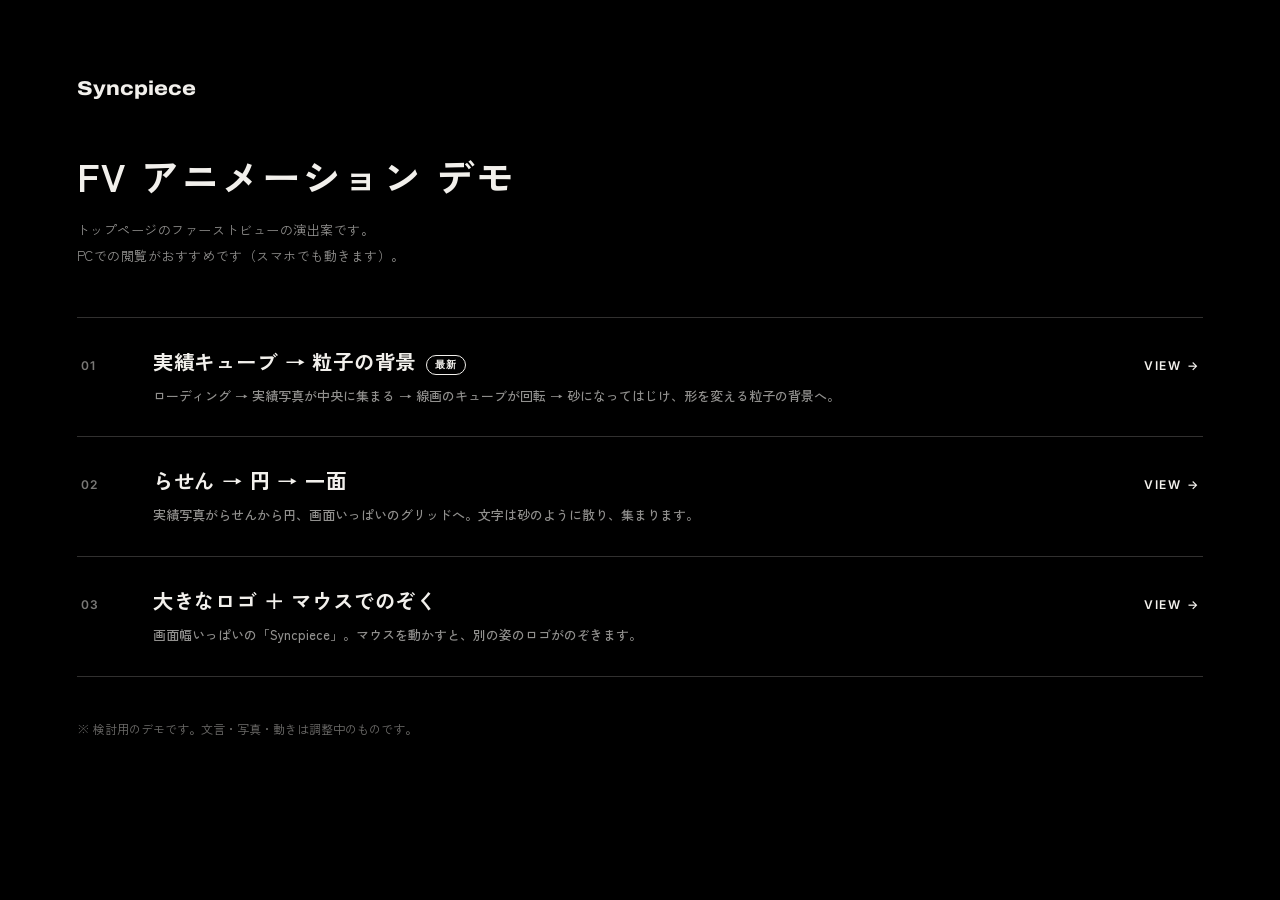
==== index.html @ 47803392 "FVアニメーションのデモ3点と一覧ページを追加 Co-Authored-By: Claude Opus 5.5 <noreply@anthropic.com>" ====
<!doctype html>
<html lang="ja">
<head>
<meta charset="utf-8">
<meta name="robots" content="noindex, nofollow">
<meta name="viewport" content="width=device-width, initial-scale=1">
<title>Syncpiece FV デモ一覧</title>
<link rel="preconnect" href="https://fonts.googleapis.com">
<link rel="preconnect" href="https://fonts.gstatic.com" crossorigin>
<link href="https://fonts.googleapis.com/css2?family=Archivo:wdth,wght@112,800&family=Inter:wght@500;600&family=Zen+Kaku+Gothic+New:wght@500;700&display=swap" rel="stylesheet">
<style>
  * { box-sizing: border-box; margin: 0; padding: 0; }
  body {
    min-height: 100vh; background: #000; color: #f2f0ec;
    font-family: "Zen Kaku Gothic New", "Inter", sans-serif; -webkit-font-smoothing: antialiased;
    word-break: auto-phrase; text-wrap: pretty;
    padding: clamp(28px, 6vw, 80px) clamp(20px, 6vw, 80px);
  }
  .logo { font-family: "Archivo", sans-serif; font-weight: 800; font-stretch: 112%; font-size: 20px; }
  h1 { margin-top: 48px; font-size: clamp(24px, 3vw, 40px); font-weight: 700; letter-spacing: .06em; }
  .lead { margin-top: 14px; font-size: 13px; line-height: 2; color: rgba(242, 240, 236, .6); letter-spacing: .04em; }
  ul { list-style: none; margin-top: 48px; border-top: 1px solid rgba(242, 240, 236, .2); }
  li { border-bottom: 1px solid rgba(242, 240, 236, .2); }
  a.item {
    display: grid; grid-template-columns: 56px 1fr auto; gap: 16px; align-items: baseline;
    padding: 28px 4px; color: inherit; text-decoration: none; transition: background .3s;
  }
  a.item:hover { background: rgba(242, 240, 236, .05); }
  .no { font-family: "Inter", sans-serif; font-size: 12px; font-weight: 600; letter-spacing: .1em; color: rgba(242, 240, 236, .5); }
  .ttl { font-size: clamp(17px, 1.6vw, 22px); font-weight: 700; letter-spacing: .04em; }
  .desc { display: block; margin-top: 8px; font-size: 13px; line-height: 1.9; font-weight: 500; color: rgba(242, 240, 236, .6); }
  .arrow { font-family: "Inter", sans-serif; font-size: 12px; font-weight: 600; letter-spacing: .14em; white-space: nowrap; }
  .tag { display: inline-block; margin-left: 10px; padding: 2px 8px; border: 1px solid currentColor; border-radius: 99px; font-family: "Inter", sans-serif; font-size: 10px; letter-spacing: .1em; vertical-align: middle; }
  .note { margin-top: 40px; font-size: 12px; line-height: 2; color: rgba(242, 240, 236, .45); }
  @media (max-width: 600px) {
    a.item { grid-template-columns: 1fr; gap: 6px; }
    .arrow { display: none; }
  }
</style>
</head>
<body>
  <p class="logo">Syncpiece</p>
  <h1>FV アニメーション デモ</h1>
  <p class="lead">トップページのファーストビューの演出案です。<br>PCでの閲覧がおすすめです（スマホでも動きます）。</p>
  <ul>
    <li>
      <a class="item" href="works-cube.html">
        <span class="no">01</span>
        <span><span class="ttl">実績キューブ → 粒子の背景<span class="tag">最新</span></span>
          <span class="desc">ローディング → 実績写真が中央に集まる → 線画のキューブが回転 → 砂になってはじけ、形を変える粒子の背景へ。</span></span>
        <span class="arrow">VIEW →</span>
      </a>
    </li>
    <li>
      <a class="item" href="spiral.html">
        <span class="no">02</span>
        <span><span class="ttl">らせん → 円 → 一面</span>
          <span class="desc">実績写真がらせんから円、画面いっぱいのグリッドへ。文字は砂のように散り、集まります。</span></span>
        <span class="arrow">VIEW →</span>
      </a>
    </li>
    <li>
      <a class="item" href="sync.html">
        <span class="no">03</span>
        <span><span class="ttl">大きなロゴ ＋ マウスでのぞく</span>
          <span class="desc">画面幅いっぱいの「Syncpiece」。マウスを動かすと、別の姿のロゴがのぞきます。</span></span>
        <span class="arrow">VIEW →</span>
      </a>
    </li>
  </ul>
  <p class="note">※ 検討用のデモです。文言・写真・動きは調整中のものです。</p>
</body>
</html>
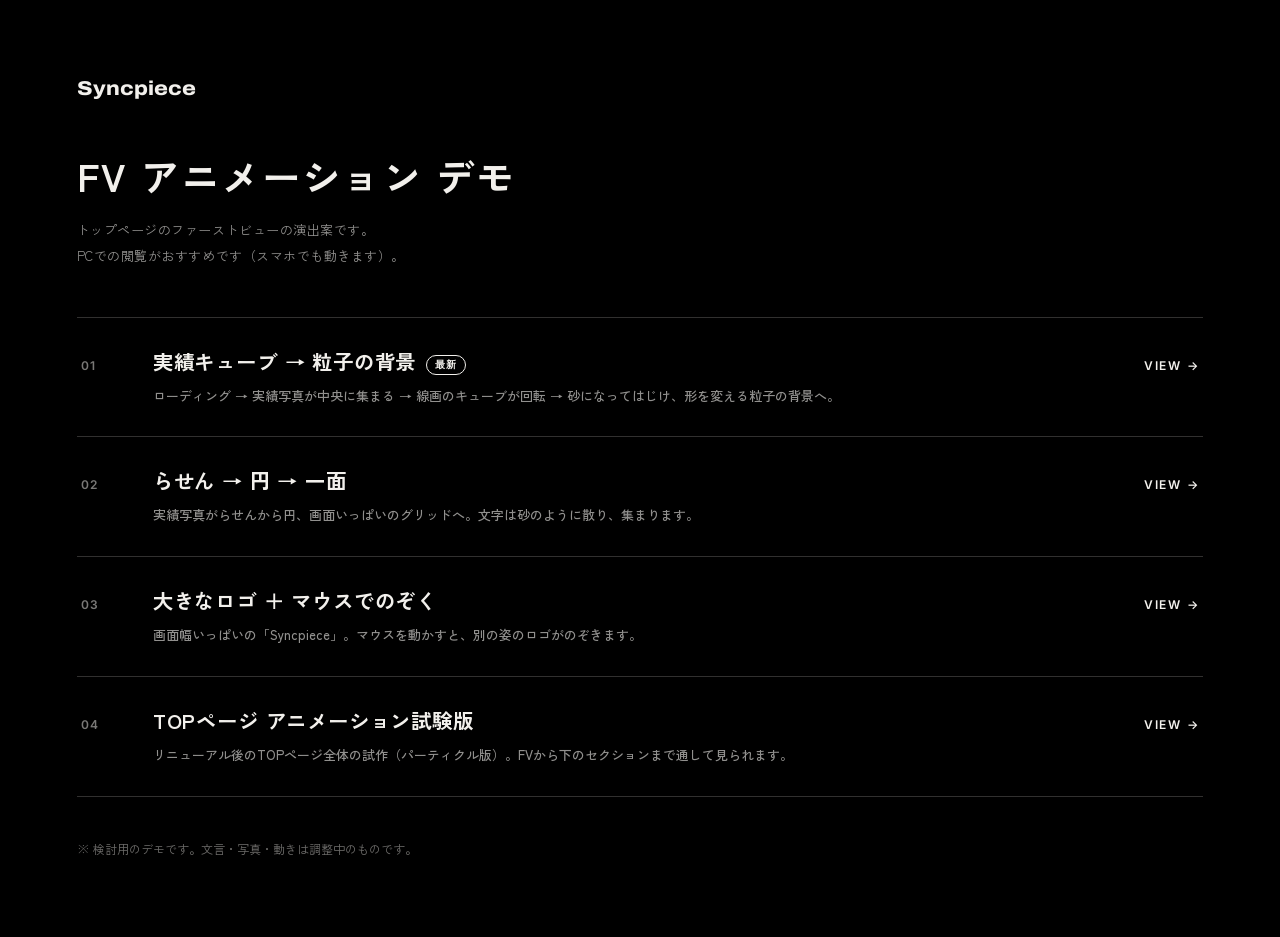
==== commit de75d741: "TOPページ アニメーション試験版（リニューアル試作・パーティクル版）を追加 Co-Authored-By: Claude Opus 5.5 <noreply@anthropic.com>" ====
--- a/index.html
+++ b/index.html
@@ -67,6 +67,14 @@
         <span class="arrow">VIEW →</span>
       </a>
     </li>
+    <li>
+      <a class="item" href="renewal/index-particle.html">
+        <span class="no">04</span>
+        <span><span class="ttl">TOPページ アニメーション試験版</span>
+          <span class="desc">リニューアル後のTOPページ全体の試作（パーティクル版）。FVから下のセクションまで通して見られます。</span></span>
+        <span class="arrow">VIEW →</span>
+      </a>
+    </li>
   </ul>
   <p class="note">※ 検討用のデモです。文言・写真・動きは調整中のものです。</p>
 </body>
